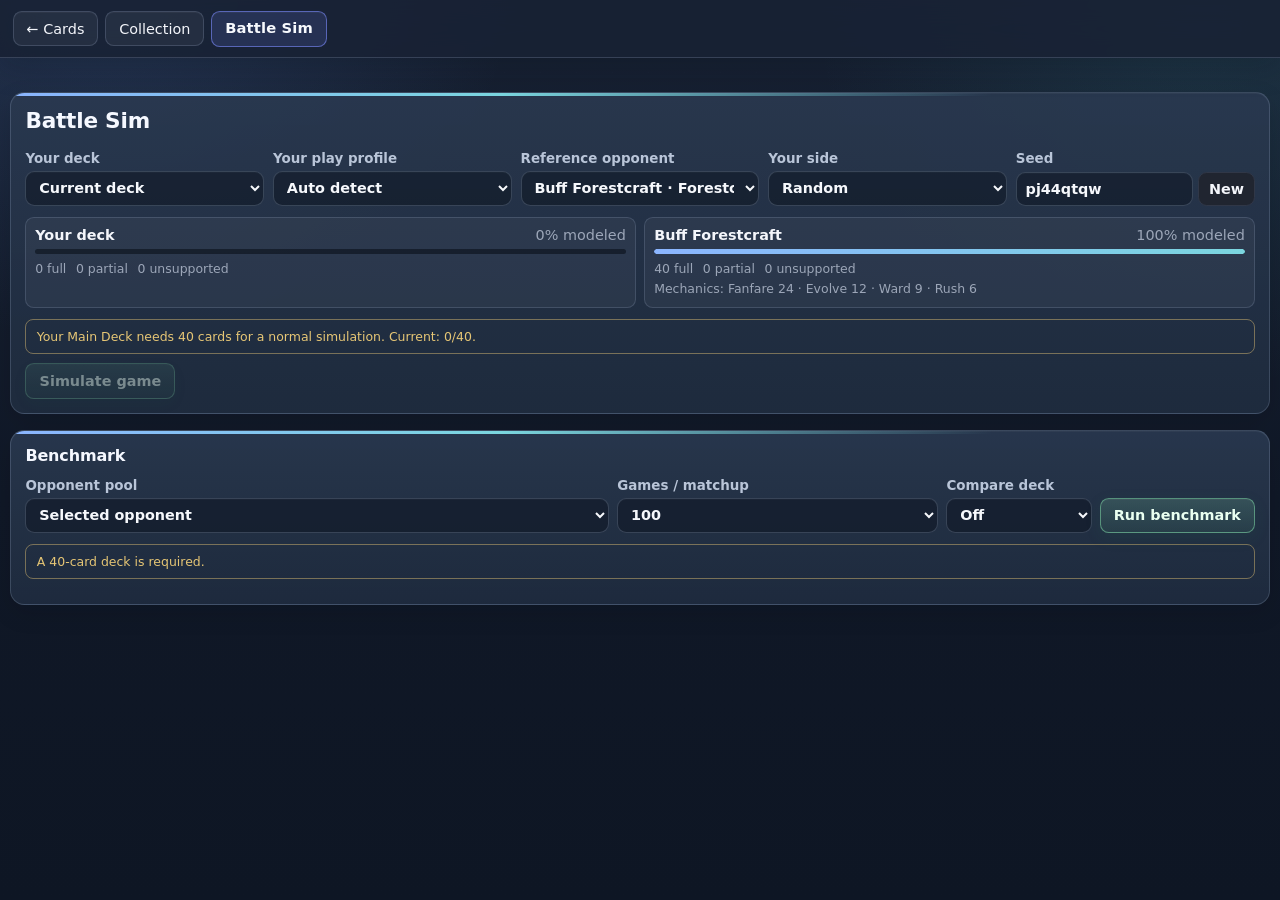
==== battle.html @ 8d3387c3 "Refresh Battle Sim cache keys for 01.05.003" ====
<!doctype html>
<html lang="en">
<head>
  <meta charset="utf-8">
  <meta name="viewport" content="width=device-width, initial-scale=1">
  <title>Battle Sim · Beyond Decks</title>
  <link rel="stylesheet" href="./css/base.css?v=01.05.003">
  <link rel="stylesheet" href="./css/tools.css?v=01.05.003">
  <link rel="stylesheet" href="./css/tool-header.css?v=01.05.003">
  <link rel="stylesheet" href="./css/battle.css">
  <link rel="stylesheet" href="./css/battle-benchmark.css">
  <link rel="stylesheet" href="./css/modern-tools.css?v=01.05.003">
  <link rel="stylesheet" href="./css/readability-fixes.css?v=01.05.003">
</head>
<body class="tools-body battle-body">
  <header class="tools-header battle-header">
    <a class="button" href="./index.html">← Cards</a>
    <a class="button" href="./collection.html">Collection</a>
    <a class="button" href="./engines.html">Engines</a>
    <a class="button" href="./lab.html">Deck Lab</a>
    <span class="tools-title">Battle Sim</span>
  </header>

  <main class="tools-page battle-page">
    <section class="tools-panel battle-setup">
      <div class="battle-title-row"><div><h1>Battle Sim</h1></div></div>

      <div class="battle-setup-grid">
        <label><span>Your deck</span><select id="battle-your-deck"></select></label>
        <label>
          <span>Your play profile</span>
          <select id="battle-player-strategy">
            <option value="auto">Auto detect</option>
            <option value="aggro">Aggro</option>
            <option value="midrange">Midrange</option>
            <option value="control">Control</option>
            <option value="ramp">Ramp</option>
            <option value="spell-combo">Spell / Combo</option>
            <option value="buff-tempo">Buff / Tempo</option>
            <option value="puppetry-tempo">Puppetry / Tempo</option>
            <option value="ward-control">Ward / Control</option>
          </select>
        </label>
        <label><span>Reference opponent</span><select id="battle-opponent"></select></label>
        <label>
          <span>Your side</span>
          <select id="battle-side">
            <option value="random">Random</option>
            <option value="first">First</option>
            <option value="second">Second</option>
          </select>
        </label>
        <label class="battle-seed-field">
          <span>Seed</span>
          <div><input id="battle-seed" type="text" spellcheck="false"><button id="battle-new-seed" class="button" type="button">New</button></div>
        </label>
      </div>

      <div id="battle-opponent-meta" class="battle-opponent-meta"></div>
      <div id="battle-coverage" class="battle-coverage"></div>
      <div id="battle-status" class="battle-status" data-type="info"></div>
      <div class="tools-actions"><button id="battle-start" class="button battle-start" type="button">Simulate game</button></div>
    </section>

    <section class="tools-panel battle-benchmark">
      <div class="benchmark-head"><div><h2>Benchmark</h2></div></div>
      <div class="benchmark-controls">
        <label>
          <span>Opponent pool</span>
          <select id="benchmark-scope">
            <option value="selected">Selected opponent</option>
            <option value="all">All 7 reference decks</option>
          </select>
        </label>
        <label>
          <span>Games / matchup</span>
          <select id="benchmark-games">
            <option value="25">25 · quick</option>
            <option value="50">50</option>
            <option value="100" selected>100</option>
          </select>
        </label>
        <label>
          <span>Compare deck</span>
          <select id="benchmark-compare"><option value="">Off</option></select>
        </label>
        <button id="benchmark-run" class="button" type="button">Run benchmark</button>
        <button id="benchmark-cancel" class="button" type="button" hidden>Cancel</button>
      </div>

      <div id="benchmark-status" class="battle-status" data-type="info"></div>
      <div class="benchmark-progress-row">
        <progress id="benchmark-progress" value="0" max="100" hidden></progress>
        <span id="benchmark-progress-label"></span>
      </div>
      <div id="benchmark-results"></div>
    </section>

    <section id="battle-replay" class="tools-panel battle-replay" hidden>
      <div class="battle-replay-head">
        <div><h2>Replay</h2></div>
        <div class="battle-replay-controls">
          <button id="battle-prev" class="button" type="button">◀ Prev</button>
          <button id="battle-auto" class="button" type="button">Auto</button>
          <button id="battle-next" class="button" type="button">Next ▶</button>
          <strong id="battle-frame-label"></strong>
        </div>
      </div>
      <div id="battle-summary" class="battle-summary"></div>
      <div id="battle-timeline" class="battle-timeline" aria-label="Replay timeline"></div>
      <div id="battle-action" class="battle-action"></div>
      <div class="battle-table">
        <section id="battle-opponent-area" class="battle-side-area opponent"></section>
        <div class="battle-center-line"><span>VS</span></div>
        <section id="battle-player-area" class="battle-side-area player"></section>
      </div>
    </section>
  </main>

  <script type="module" src="./js/version-guard.js?v=01.05.003"></script>
  <script type="module" src="./js/battle.js?v=01.05.003"></script>
  <script type="module" src="./js/battle-decision-summary.js?v=01.05.003"></script>
  <script type="module" src="./js/battle-benchmark-fast.js?v=01.05.003"></script>
</body>
</html>
---- css/base.css ----
:root {
  color-scheme: dark;
  --bg: #101218;
  --panel: #171a22;
  --panel-2: #202530;
  --text: #f4f6fb;
  --muted: #9ca6b8;
  --border: #303747;
  --accent: #7c8cff;
  --danger: #d65858;
}

* { box-sizing: border-box; }

html,
body {
  height: 100%;
}

body {
  margin: 0;
  display: flex;
  flex-direction: column;
  overflow: hidden;
  background: var(--bg);
  color: var(--text);
  font-family: Inter, ui-sans-serif, system-ui, -apple-system, BlinkMacSystemFont, "Segoe UI", sans-serif;
}

button, input, select { font: inherit; }
button { cursor: pointer; }
h1, h2, h3, p { margin-top: 0; }

.app-header {
  flex: 0 0 auto;
  border-bottom: 1px solid var(--border);
  background: var(--panel);
}

.header-toolbar {
  display: flex;
  align-items: center;
  gap: .8rem;
  min-height: 48px;
  padding: .45rem .75rem;
  overflow-x: hidden;
  background: #141820;
}

.header-toolbar .header-actions {
  margin-left: auto;
  flex-wrap: nowrap;
  flex: 0 0 auto;
}

.header-toolbar .header-actions .button {
  padding: .45rem .7rem;
  white-space: nowrap;
}

.header-control {
  display: flex;
  align-items: center;
  gap: .45rem;
  flex: 0 0 auto;
}

.header-control-label {
  color: var(--muted);
  font-size: .74rem;
  font-weight: 700;
  text-transform: uppercase;
  letter-spacing: .04em;
}

.button {
  border: 1px solid var(--border);
  border-radius: .55rem;
  padding: .55rem .8rem;
  background: var(--panel-2);
  color: var(--text);
  text-decoration: none;
}
.button:hover { border-color: var(--accent); }
.button-danger { border-color: #6f3434; }
.button-danger:hover { border-color: var(--danger); }

.input {
  width: 100%;
  border: 1px solid var(--border);
  border-radius: .55rem;
  padding: .65rem .75rem;
  background: var(--panel-2);
  color: var(--text);
}

.muted { color: var(--muted); }

/* Keep unfinished tools available by direct URL without advertising them in the app. */
a[href$="/engines.html"],
a[href$="/lab.html"],
a[href="./engines.html"],
a[href="./lab.html"] {
  display: none !important;
}

/* Remove helper copy when the control or section title already explains itself. */
.io-scope-dropdown [role="menuitem"] span,
#io-dialog > p.muted,
#backup-dialog > p.muted,
.collection-help,
.tools-panel > p.tools-muted,
.engines-title-row p.muted,
.engine-section-heading p.muted {
  display: none !important;
}
---- css/tools.css ----
@import url("./mobile.css");

body.tools-body {
  min-height: 100vh;
  overflow: auto;
  background: var(--bg);
}

.tools-header {
  position: sticky;
  top: 0;
  z-index: 30;
  display: flex;
  align-items: center;
  gap: .55rem;
  padding: .6rem .8rem;
  border-bottom: 1px solid var(--border);
  background: rgba(20,24,32,.98);
}

.tools-header .tools-title {
  margin-right: auto;
  font-weight: 800;
}

.tools-page {
  width: min(1500px, calc(100% - 2rem));
  margin: 0 auto;
  padding: 1rem 0 3rem;
}

.tools-toolbar,
.tools-panel,
.tools-card,
.tools-stat,
.tools-set-card {
  border: 1px solid var(--border);
  background: var(--panel);
}

.tools-toolbar {
  display: flex;
  flex-wrap: wrap;
  align-items: center;
  gap: .55rem;
  margin-bottom: 1rem;
  border-radius: .7rem;
  padding: .65rem;
}

.tools-toolbar .input,
.tools-toolbar select,
.tools-panel select,
.tools-panel input,
.tools-panel textarea {
  border: 1px solid var(--border);
  border-radius: .45rem;
  background: var(--panel-2);
  color: var(--text);
}

.tools-toolbar .input { min-width: 240px; }
.tools-toolbar select,
.tools-panel select { padding: .45rem .5rem; }

.tools-grid {
  display: grid;
  grid-template-columns: repeat(auto-fit, minmax(300px, 1fr));
  gap: .7rem;
}

.tools-stats {
  display: grid;
  grid-template-columns: repeat(auto-fit, minmax(150px, 1fr));
  gap: .55rem;
  margin-bottom: 1rem;
}

.tools-stat {
  border-radius: .6rem;
  padding: .7rem;
}

.tools-stat strong {
  display: block;
  font-size: 1.15rem;
}

.tools-stat span,
.tools-muted {
  color: var(--muted);
  font-size: .72rem;
}

.tools-panel {
  margin-top: 1rem;
  border-radius: .7rem;
  padding: .8rem;
}

.tools-panel h2,
.tools-panel h3 { margin-bottom: .65rem; }

.collection-set-grid {
  display: grid;
  grid-template-columns: repeat(auto-fit, minmax(220px, 1fr));
  gap: .55rem;
}

.tools-set-card {
  border-radius: .55rem;
  padding: .6rem;
}

.tools-progress {
  height: 6px;
  margin-top: .45rem;
  overflow: hidden;
  border-radius: 999px;
  background: #0c0f14;
}

.tools-progress > span {
  display: block;
  height: 100%;
  border-radius: inherit;
  background: var(--accent);
}

.collection-card-grid {
  display: grid;
  grid-template-columns: repeat(auto-fill, minmax(265px, 1fr));
  gap: .55rem;
}

.collection-card-row {
  display: grid;
  grid-template-columns: 52px minmax(0,1fr) auto;
  gap: .55rem;
  align-items: center;
  border: 1px solid var(--border);
  border-radius: .55rem;
  padding: .4rem;
  background: var(--panel-2);
}

.collection-card-row img {
  width: 52px;
  height: 72px;
  object-fit: cover;
  object-position: top center;
  border-radius: .3rem;
}

.collection-card-row strong,
.planner-card strong { display: block; }
.collection-card-row small { color: var(--muted); }

.owned-stepper {
  display: grid;
  grid-template-columns: 28px 34px 28px;
  gap: .2rem;
  align-items: center;
}

.owned-stepper button {
  height: 28px;
  border: 1px solid var(--border);
  border-radius: .35rem;
  background: var(--panel);
  color: var(--text);
}

.owned-stepper strong { text-align: center; }

.planner-decks {
  display: flex;
  flex-wrap: wrap;
  gap: .4rem;
}

.planner-decks label {
  display: inline-flex;
  align-items: center;
  gap: .3rem;
  border: 1px solid var(--border);
  border-radius: .45rem;
  padding: .4rem .5rem;
  background: var(--panel-2);
}

.planner-card,
.legality-line,
.lab-result-row {
  border-bottom: 1px solid var(--border);
  padding: .45rem 0;
}

.planner-card:last-child,
.legality-line:last-child,
.lab-result-row:last-child { border-bottom: 0; }

.tools-actions {
  display: flex;
  flex-wrap: wrap;
  gap: .4rem;
  margin-top: .6rem;
}

.tools-panel textarea {
  width: 100%;
  min-height: 180px;
  padding: .55rem;
  resize: vertical;
}

.lab-two-col {
  display: grid;
  grid-template-columns: repeat(2, minmax(0, 1fr));
  gap: .8rem;
}

.lab-card-select {
  width: 100%;
  min-height: 170px;
}

.lab-compare-grid {
  display: grid;
  grid-template-columns: repeat(auto-fit, minmax(200px,1fr));
  gap: .5rem;
}

.lab-compare-card {
  border: 1px solid var(--border);
  border-radius: .55rem;
  padding: .55rem;
  background: var(--panel-2);
}

.lab-compare-card img {
  width: 100px;
  height: auto;
  border-radius: .35rem;
  float: left;
  margin: 0 .55rem .35rem 0;
}

.lab-good { color: #83d89b; }
.lab-bad { color: #f18d8d; }
.lab-warn { color: #e6c675; }

.format-control {
  display: inline-flex;
  align-items: center;
  gap: .3rem;
  color: var(--muted);
  font-size: .68rem;
  white-space: nowrap;
}
.format-control select {
  border: 1px solid var(--border);
  border-radius: .4rem;
  padding: .35rem .45rem;
  background: var(--panel-2);
  color: var(--text);
}

.advanced-stat small {
  display: block;
  margin-top: .15rem;
  color: var(--muted);
  font-size: .58rem;
}
.advanced-legality-title { margin-top: .85rem; }
.legality-box {
  border: 1px solid var(--border);
  border-radius: .5rem;
  padding: .55rem;
  font-size: .72rem;
}
.legality-box.legal { border-color: rgba(80,190,120,.55); }
.legality-box.illegal { border-color: rgba(220,90,90,.55); }
.legality-note { margin-top: .35rem; color: var(--muted); }

@media (max-width: 760px) {
  .tools-page { width: min(100% - 1rem, 1500px); }
  .tools-header { flex-wrap: wrap; }
  .lab-two-col { grid-template-columns: 1fr; }
}
---- css/tool-header.css ----
.tools-header {
  gap: .5rem;
}

.tools-header .button,
.tools-header .tools-page-link {
  display: inline-flex;
  align-items: center;
  justify-content: center;
  min-height: 36px;
  text-decoration: none !important;
  white-space: nowrap;
}

.tools-header .tools-title {
  display: inline-flex;
  align-items: center;
  justify-content: center;
  min-height: 36px;
  margin-right: auto;
  border: 1px solid rgba(124, 140, 255, .58);
  border-radius: .55rem;
  padding: .55rem .8rem;
  background: rgba(124, 140, 255, .15);
  color: var(--text);
  font-weight: 800;
  line-height: 1;
  text-decoration: none !important;
  white-space: nowrap;
  box-shadow: inset 0 1px 0 rgba(255,255,255,.04);
}

.tools-header .tools-page-link.active {
  text-decoration: none !important;
}

@media (max-width: 760px) {
  .tools-header .tools-title {
    min-height: 34px;
    padding: .48rem .68rem;
  }
}
---- css/battle.css ----
.battle-page {
  width: min(1600px, calc(100% - 1.25rem));
}

.battle-header .battle-experimental {
  display: none;
  flex: 0 0 auto;
  border: 1px solid rgba(230, 198, 117, .5);
  border-radius: 999px;
  padding: .2rem .45rem;
  color: #e6c675;
  font-size: .66rem;
  font-weight: 800;
  text-transform: uppercase;
  letter-spacing: .04em;
}

.battle-title-row,
.battle-replay-head,
.battle-leader-row,
.battle-zone-label,
.battle-coverage-head {
  display: flex;
  align-items: center;
  justify-content: space-between;
  gap: .7rem;
}

.battle-title-row h1 {
  margin-bottom: .25rem;
  font-size: 1.45rem;
}

.battle-title-row p,
.battle-local-badge,
.battle-opponent-meta,
.battle-replay-head p,
.battle-disclaimer {
  display: none;
}

.battle-local-badge {
  flex: 0 0 auto;
  border: 1px solid rgba(96, 200, 132, .45);
  border-radius: 999px;
  padding: .28rem .5rem;
  color: #8ee3aa;
  font-size: .67rem;
  font-weight: 700;
}

.battle-setup-grid {
  display: grid;
  grid-template-columns: repeat(5, minmax(0, 1fr));
  gap: .55rem;
  margin-top: .9rem;
}

.battle-setup-grid label {
  display: grid;
  gap: .28rem;
  color: var(--muted);
  font-size: .7rem;
  font-weight: 700;
}

.battle-setup-grid select,
.battle-setup-grid input {
  width: 100%;
  min-width: 0;
  border: 1px solid var(--border);
  border-radius: .45rem;
  padding: .48rem .55rem;
  background: var(--panel-2);
  color: var(--text);
}

.battle-seed-field > div {
  display: grid;
  grid-template-columns: minmax(0, 1fr) auto;
  gap: .35rem;
}

.battle-seed-field .button { padding: .42rem .6rem; }

.battle-opponent-meta {
  flex-wrap: wrap;
  gap: .35rem .7rem;
  margin-top: .75rem;
  color: var(--muted);
  font-size: .7rem;
}

.battle-opponent-meta strong { color: var(--text); }

.battle-coverage {
  display: grid;
  grid-template-columns: repeat(2, minmax(0, 1fr));
  gap: .55rem;
  margin-top: .7rem;
}

.battle-coverage-card {
  border: 1px solid var(--border);
  border-radius: .55rem;
  padding: .55rem;
  background: var(--panel-2);
}

.battle-coverage-head { font-size: .73rem; }
.battle-coverage-head span { color: var(--muted); }

.battle-coverage-bar {
  height: 5px;
  margin: .4rem 0;
  overflow: hidden;
  border-radius: 999px;
  background: #0c0f14;
}

.battle-coverage-bar span {
  display: block;
  height: 100%;
  border-radius: inherit;
  background: var(--accent);
}

.battle-coverage-counts {
  display: flex;
  flex-wrap: wrap;
  gap: .3rem .6rem;
  color: var(--muted);
  font-size: .64rem;
}

.battle-coverage-card small {
  display: block;
  margin-top: .35rem;
  color: var(--muted);
  font-size: .62rem;
  line-height: 1.35;
}

.warn { color: #e6c675 !important; }

.battle-status {
  margin-top: .7rem;
  border: 1px solid var(--border);
  border-radius: .5rem;
  padding: .55rem .65rem;
  color: var(--muted);
  font-size: .72rem;
}

.battle-status[data-type="info"] {
  display: none;
}

.battle-status[data-type="warn"] {
  border-color: rgba(230, 198, 117, .45);
  color: #e6c675;
}

.battle-status[data-type="error"] {
  border-color: rgba(241, 141, 141, .55);
  color: #f18d8d;
}

.battle-start {
  min-width: 150px;
  border-color: rgba(124, 140, 255, .7);
  background: rgba(124, 140, 255, .15);
  font-weight: 800;
}

.battle-start:disabled {
  opacity: .45;
  cursor: not-allowed;
}

.battle-replay { padding: .7rem; }
.battle-replay-head h2 { margin-bottom: .15rem; }
.battle-replay-head p { margin-bottom: 0; }

.battle-replay-controls {
  display: flex;
  flex-wrap: wrap;
  align-items: center;
  justify-content: flex-end;
  gap: .35rem;
}

.battle-replay-controls strong {
  min-width: 68px;
  color: var(--muted);
  font-size: .72rem;
  text-align: right;
}

.battle-summary {
  display: grid;
  grid-template-columns: repeat(6, minmax(0, 1fr));
  gap: .4rem;
  margin-top: .65rem;
}

.battle-stat {
  border: 1px solid var(--border);
  border-radius: .5rem;
  padding: .48rem .55rem;
  background: var(--panel-2);
}

.battle-stat strong,
.battle-stat span { display: block; }

.battle-stat strong {
  overflow: hidden;
  text-overflow: ellipsis;
  white-space: nowrap;
  font-size: .85rem;
}

.battle-stat span {
  margin-top: .12rem;
  color: var(--muted);
  font-size: .58rem;
}

.battle-timeline {
  display: flex;
  gap: .3rem;
  margin-top: .65rem;
  overflow-x: auto;
  padding: .25rem 0 .45rem;
  scrollbar-width: thin;
}

.battle-timeline button {
  flex: 0 0 auto;
  border: 1px solid var(--border);
  border-radius: 999px;
  padding: .28rem .48rem;
  background: var(--panel-2);
  color: var(--muted);
  font-size: .62rem;
}

.battle-timeline button.active {
  border-color: var(--accent);
  background: rgba(124, 140, 255, .16);
  color: var(--text);
}

.battle-action {
  min-height: 42px;
  display: flex;
  align-items: center;
  border: 1px solid rgba(124, 140, 255, .38);
  border-radius: .55rem;
  padding: .55rem .7rem;
  background: rgba(124, 140, 255, .08);
  font-size: .78rem;
  font-weight: 700;
}

.battle-table {
  margin-top: .55rem;
  border: 1px solid var(--border);
  border-radius: .7rem;
  overflow: hidden;
  background: #11151c;
}

.battle-side-area {
  padding: .6rem;
  background: linear-gradient(180deg, rgba(255,255,255,.02), transparent);
}

.battle-side-area.opponent { border-bottom: 1px solid var(--border); }

.battle-center-line {
  position: relative;
  height: 1px;
  background: var(--border);
}

.battle-center-line span {
  position: absolute;
  left: 50%;
  top: 50%;
  transform: translate(-50%, -50%);
  border: 1px solid var(--border);
  border-radius: 999px;
  padding: .12rem .36rem;
  background: #11151c;
  color: var(--muted);
  font-size: .58rem;
  font-weight: 800;
}

.battle-leader-row { padding-bottom: .45rem; }

.battle-leader-row > div:first-child strong,
.battle-leader-row > div:first-child span { display: block; }

.battle-leader-row > div:first-child span {
  margin-top: .08rem;
  color: var(--muted);
  font-size: .62rem;
}

.battle-leader-row.active > div:first-child strong { color: #aab3ff; }

.battle-leader-stats {
  display: flex;
  flex-wrap: wrap;
  justify-content: flex-end;
  gap: .3rem;
}

.battle-leader-stats span {
  border: 1px solid var(--border);
  border-radius: 999px;
  padding: .18rem .38rem;
  background: var(--panel-2);
  color: #d9deea;
  font-size: .62rem;
}

.battle-leader-stats .battle-hp {
  border-color: rgba(241, 141, 141, .4);
  color: #f4aaaa;
}

.battle-zone-label {
  margin: .25rem 0 .3rem;
  color: var(--muted);
  font-size: .59rem;
  text-transform: uppercase;
  letter-spacing: .035em;
}

.battle-hand,
.battle-board {
  display: flex;
  align-items: stretch;
  gap: .35rem;
  min-height: 92px;
  overflow-x: auto;
  padding: .15rem 0 .35rem;
  scrollbar-width: thin;
}

.battle-board {
  min-height: 126px;
  justify-content: center;
}

.battle-card {
  position: relative;
  flex: 0 0 72px;
  width: 72px;
  min-width: 0;
  border: 1px solid var(--border);
  border-radius: .45rem;
  padding: .25rem;
  background: var(--panel-2);
}

.battle-card img {
  display: block;
  width: 100%;
  height: 82px;
  object-fit: cover;
  object-position: top center;
  border-radius: .3rem;
}

.battle-card strong {
  display: block;
  margin-top: .22rem;
  overflow: hidden;
  color: var(--text);
  font-size: .55rem;
  line-height: 1.2;
  text-overflow: ellipsis;
  white-space: nowrap;
}

.battle-card small {
  display: block;
  margin-top: .1rem;
  color: var(--muted);
  font-size: .5rem;
}

.battle-board-card {
  flex-basis: 86px;
  width: 86px;
}

.battle-board-card img { height: 98px; }
.battle-board-card.spent { opacity: .68; }

.battle-card-cost,
.battle-card-combat {
  position: absolute;
  z-index: 2;
  display: grid;
  place-items: center;
  min-width: 20px;
  height: 20px;
  border: 1px solid rgba(255,255,255,.55);
  border-radius: 999px;
  padding: 0 4px;
  background: rgba(8,10,14,.9);
  color: #fff;
  font-size: .58rem;
  font-weight: 800;
}

.battle-card-cost { top: 3px; left: 3px; }
.battle-card-combat { right: 3px; bottom: 22px; }

.battle-empty {
  align-self: center;
  color: var(--muted);
  font-size: .65rem;
}

.battle-disclaimer {
  margin-top: .65rem;
  border-top: 1px solid var(--border);
  padding-top: .55rem;
  color: var(--muted);
  font-size: .62rem;
  line-height: 1.45;
}

@media (max-width: 1050px) {
  .battle-setup-grid { grid-template-columns: repeat(3, minmax(0, 1fr)); }
  .battle-summary { grid-template-columns: repeat(3, minmax(0, 1fr)); }
}

@media (max-width: 760px) {
  .battle-page {
    width: calc(100% - .5rem);
    padding-top: .35rem;
  }

  .battle-header {
    flex-wrap: nowrap;
    overflow-x: auto;
    scrollbar-width: none;
  }

  .battle-header > * { flex: 0 0 auto; }

  .battle-title-row,
  .battle-replay-head {
    align-items: stretch;
    flex-direction: column;
  }

  .battle-local-badge { align-self: flex-start; }

  .battle-setup-grid,
  .battle-coverage,
  .battle-summary { grid-template-columns: 1fr; }

  .battle-replay-controls { justify-content: flex-start; }
  .battle-replay-controls .button { flex: 1 1 0; }

  .battle-replay-controls strong {
    width: 100%;
    text-align: left;
  }

  .battle-leader-row {
    align-items: flex-start;
    flex-direction: column;
  }

  .battle-leader-stats { justify-content: flex-start; }
  .battle-hand,
  .battle-board { justify-content: flex-start; }

  .battle-card {
    flex-basis: 82px;
    width: 82px;
  }

  .battle-card img { height: 96px; }

  .battle-board-card {
    flex-basis: 92px;
    width: 92px;
  }

  .battle-board-card img { height: 106px; }
}
---- css/battle-benchmark.css ----
.battle-benchmark {
  padding: .7rem;
}

.benchmark-head {
  display: flex;
  align-items: flex-start;
  justify-content: space-between;
  gap: .75rem;
}

.benchmark-head h2 {
  margin-bottom: .15rem;
}

.benchmark-head p,
.benchmark-note {
  display: none;
}

.benchmark-controls {
  display: grid;
  grid-template-columns: minmax(180px, 1fr) minmax(130px, .55fr) auto auto;
  gap: .5rem;
  margin-top: .7rem;
  align-items: end;
}

.benchmark-controls label {
  display: grid;
  gap: .28rem;
  color: var(--muted);
  font-size: .7rem;
  font-weight: 700;
}

.benchmark-controls select {
  width: 100%;
  border: 1px solid var(--border);
  border-radius: .45rem;
  padding: .48rem .55rem;
  background: var(--panel-2);
  color: var(--text);
}

#benchmark-run {
  border-color: rgba(96, 200, 132, .55);
  background: rgba(96, 200, 132, .11);
  font-weight: 800;
}

#benchmark-cancel {
  border-color: rgba(241, 141, 141, .45);
}

.benchmark-progress-row {
  display: grid;
  grid-template-columns: minmax(0, 1fr) auto;
  align-items: center;
  gap: .6rem;
  margin-top: .65rem;
}

#benchmark-progress {
  width: 100%;
  height: 9px;
  accent-color: var(--accent);
}

#benchmark-progress-label {
  min-width: 120px;
  color: var(--muted);
  font-size: .64rem;
  text-align: right;
}

.benchmark-overall {
  display: grid;
  grid-template-columns: repeat(4, minmax(0, 1fr));
  gap: .45rem;
  margin-top: .7rem;
}

.benchmark-table-wrap {
  margin-top: .65rem;
  overflow-x: auto;
  border: 1px solid var(--border);
  border-radius: .55rem;
}

.benchmark-table {
  width: 100%;
  min-width: 920px;
  border-collapse: collapse;
  font-size: .7rem;
}

.benchmark-table th,
.benchmark-table td {
  padding: .48rem .52rem;
  border-bottom: 1px solid var(--border);
  text-align: right;
  white-space: nowrap;
}

.benchmark-table th {
  color: var(--muted);
  background: rgba(255,255,255,.025);
  font-size: .61rem;
  text-transform: uppercase;
  letter-spacing: .035em;
}

.benchmark-table th:first-child,
.benchmark-table td:first-child {
  text-align: left;
}

.benchmark-table tbody tr:last-child td {
  border-bottom: 0;
}

.benchmark-table td strong,
.benchmark-table td small {
  display: block;
}

.benchmark-table td small {
  margin-top: .08rem;
  color: var(--muted);
  font-size: .58rem;
}

.benchmark-win {
  color: #8ee3aa;
  font-weight: 800;
}

.benchmark-coverage {
  display: inline-block;
  border: 1px solid var(--border);
  border-radius: 999px;
  padding: .16rem .34rem;
  font-size: .58rem;
  font-weight: 800;
}

.benchmark-coverage.good {
  color: #8ee3aa;
  border-color: rgba(96, 200, 132, .4);
}

.benchmark-coverage.partial {
  color: #e6c675;
  border-color: rgba(230, 198, 117, .4);
}

.benchmark-coverage.low {
  color: #f18d8d;
  border-color: rgba(241, 141, 141, .45);
}

@media (max-width: 760px) {
  .benchmark-head {
    flex-direction: column;
  }

  .benchmark-controls {
    grid-template-columns: 1fr 1fr;
  }

  .benchmark-controls .button {
    width: 100%;
  }

  .benchmark-overall {
    grid-template-columns: repeat(2, minmax(0, 1fr));
  }

  .benchmark-progress-row {
    grid-template-columns: 1fr;
  }

  #benchmark-progress-label {
    text-align: left;
  }
}
---- css/modern-tools.css ----
:root {
  --tools-bg: #182234;
  --tools-bg-deep: #101827;
  --tools-surface: #222f43;
  --tools-surface-2: #2a3950;
  --tools-surface-3: #33445e;
  --tools-line: rgba(177, 194, 224, .2);
  --tools-highlight: rgba(139, 181, 255, .18);
  --tools-accent: #8bb5ff;
  --tools-accent-strong: #c0d6ff;
  --tools-cyan: #7bd6df;
  --tools-green: #7fd5a4;
  --tools-gold: #e8c77b;
}

body.tools-body,
body.engines-body {
  background:
    radial-gradient(circle at 8% -10%, rgba(101, 151, 239, .2), transparent 28%),
    radial-gradient(circle at 94% 0%, rgba(80, 198, 205, .12), transparent 26%),
    linear-gradient(180deg, var(--tools-bg), var(--tools-bg-deep) 55%, #0e1624 100%);
  color: var(--text);
}

body.tools-body::before,
body.engines-body::before {
  content: "";
  position: fixed;
  inset: 0;
  z-index: -1;
  pointer-events: none;
  background-image:
    linear-gradient(rgba(255,255,255,.012) 1px, transparent 1px),
    linear-gradient(90deg, rgba(255,255,255,.012) 1px, transparent 1px);
  background-size: 36px 36px;
  mask-image: linear-gradient(to bottom, rgba(0,0,0,.5), transparent 55%);
}

.tools-header,
.engines-header {
  min-height: 58px;
  gap: .45rem;
  padding: .52rem .8rem;
  border-bottom: 1px solid rgba(177, 194, 224, .2);
  background: rgba(24, 34, 52, .88);
  backdrop-filter: blur(18px) saturate(120%);
  box-shadow: 0 10px 30px rgba(5, 10, 18, .2);
}

.tools-header .tools-title {
  color: #f7f9fd;
  font-size: .92rem;
  letter-spacing: .01em;
}

.tools-header .button,
.engines-header .button {
  min-height: 34px;
  border-color: rgba(177, 194, 224, .2);
  background: rgba(255,255,255,.055);
  box-shadow: inset 0 1px 0 rgba(255,255,255,.035);
}

.tools-header .button:hover,
.engines-header .button:hover {
  border-color: rgba(139,181,255,.64);
  background: rgba(139,181,255,.14);
}

.tools-page,
.engines-page {
  padding-top: 1.15rem;
}

.tools-panel,
.tools-stat,
.tools-set-card,
.tools-toolbar,
.engine-toolbar,
.engine-card,
.lab-compare-card {
  border-color: var(--tools-line);
  background: linear-gradient(180deg, rgba(42,57,80,.9), rgba(31,44,63,.92));
  box-shadow:
    inset 0 1px 0 rgba(255,255,255,.035),
    0 8px 24px rgba(5, 10, 18, .12);
}

.tools-panel {
  border-radius: .9rem;
  padding: .9rem;
}

.tools-panel h1,
.tools-panel h2,
.tools-panel h3,
.engines-page h1,
.engines-page h2 {
  color: #f5f8ff;
  letter-spacing: -.01em;
}

.tools-panel h2,
.engine-section-heading h2 {
  font-size: 1rem;
}

.tools-stat,
.tools-set-card {
  border-radius: .72rem;
}

.tools-stat {
  position: relative;
  overflow: hidden;
}

.tools-stat::before {
  content: "";
  position: absolute;
  inset: 0 auto 0 0;
  width: 3px;
  background: linear-gradient(180deg, var(--tools-accent), var(--tools-cyan));
  opacity: .9;
}

.tools-stat strong {
  color: #fff;
  font-size: 1.2rem;
}

.tools-muted,
.tools-stat span {
  color: #aebbd0;
}

.tools-toolbar,
.engine-toolbar {
  border-radius: .82rem;
}

.tools-toolbar .input,
.tools-toolbar select,
.tools-panel select,
.tools-panel input,
.tools-panel textarea,
.engine-kind-tab,
.engine-sort-control select,
.engines-search,
#lab-format {
  border-color: rgba(177,194,224,.22);
  background: rgba(15,24,38,.58);
  color: #f6f8fc;
  box-shadow: inset 0 1px 0 rgba(255,255,255,.02);
}

.tools-toolbar .input:focus,
.tools-panel input:focus,
.tools-panel select:focus,
.engines-search:focus {
  outline: none;
  border-color: rgba(139,181,255,.7);
  box-shadow: 0 0 0 3px rgba(139,181,255,.1);
}

.tools-toolbar label,
.battle-setup-grid label,
.benchmark-controls label {
  color: #b9c5d8;
}

.tools-progress {
  background: rgba(7,12,20,.5);
}

.tools-progress > span {
  background: linear-gradient(90deg, var(--tools-accent), var(--tools-cyan));
}

/* Collection */
.collection-set-grid {
  gap: .7rem;
}

.tools-set-card {
  padding: .72rem;
  transition: transform .14s ease, border-color .14s ease, background .14s ease;
}

.tools-set-card:hover {
  transform: translateY(-1px);
  border-color: rgba(139,181,255,.5);
  background: linear-gradient(180deg, rgba(51,68,94,.94), rgba(38,53,75,.94));
}

.collection-card-grid {
  gap: .7rem;
}

.collection-card-row {
  border-color: rgba(177,194,224,.18);
  border-radius: .72rem;
  padding: .48rem;
  background: linear-gradient(180deg, rgba(48,65,90,.86), rgba(36,50,71,.9));
  box-shadow: inset 0 1px 0 rgba(255,255,255,.025);
  transition: transform .13s ease, border-color .13s ease, box-shadow .13s ease;
}

.collection-card-row:hover {
  transform: translateY(-1px);
  border-color: rgba(139,181,255,.5);
  box-shadow: 0 7px 18px rgba(5,10,18,.16), inset 0 1px 0 rgba(255,255,255,.035);
}

.collection-card-row img {
  border-radius: .42rem;
  box-shadow: 0 5px 14px rgba(3,7,14,.28);
}

.collection-card-row small {
  color: #aebbd0;
}

.owned-stepper {
  overflow: hidden;
  gap: 0;
  border: 1px solid rgba(177,194,224,.2);
  border-radius: 999px;
  padding: 2px;
  background: rgba(10,17,28,.42);
}

.owned-stepper button {
  border: 0;
  border-radius: 999px;
  background: transparent;
}

.owned-stepper button:hover {
  background: rgba(139,181,255,.18);
}

.planner-decks label {
  border-color: rgba(177,194,224,.18);
  border-radius: 999px;
  background: rgba(255,255,255,.045);
}

.planner-decks label:has(input:checked) {
  border-color: rgba(127,213,164,.55);
  background: rgba(127,213,164,.12);
}

/* Battle */
.battle-setup,
.battle-benchmark,
.battle-replay {
  position: relative;
  overflow: hidden;
}

.battle-setup::before,
.battle-benchmark::before {
  content: "";
  position: absolute;
  left: 0;
  top: 0;
  width: 100%;
  height: 3px;
  background: linear-gradient(90deg, var(--tools-accent), var(--tools-cyan), transparent 78%);
}

.battle-title-row h1 {
  font-size: 1.35rem;
}

.battle-setup-grid select,
.battle-setup-grid input,
.benchmark-controls select {
  border-color: rgba(177,194,224,.22);
  border-radius: .58rem;
  background: rgba(15,24,38,.6);
}

.battle-start,
#benchmark-run {
  border-color: rgba(127,213,164,.55);
  background: linear-gradient(180deg, rgba(127,213,164,.2), rgba(74,154,111,.14));
  color: #eafff1;
  box-shadow: 0 5px 16px rgba(37,113,72,.12), inset 0 1px 0 rgba(255,255,255,.035);
}

.battle-start:hover,
#benchmark-run:hover {
  border-color: rgba(127,213,164,.85);
  background: linear-gradient(180deg, rgba(127,213,164,.28), rgba(74,154,111,.2));
}

.battle-coverage-card,
.battle-stat {
  border-color: rgba(177,194,224,.18);
  background: rgba(255,255,255,.045);
}

.battle-coverage-bar {
  background: rgba(7,12,20,.55);
}

.battle-coverage-bar span {
  background: linear-gradient(90deg, var(--tools-accent), var(--tools-cyan));
}

.battle-action {
  border-color: rgba(139,181,255,.42);
  background: linear-gradient(90deg, rgba(139,181,255,.12), rgba(123,214,223,.06));
}

.battle-table {
  border-color: rgba(177,194,224,.2);
  background: rgba(16,25,39,.62);
  box-shadow: inset 0 1px 0 rgba(255,255,255,.025);
}

.battle-side-area {
  background: linear-gradient(180deg, rgba(55,73,99,.28), rgba(18,28,43,.18));
}

.battle-card {
  border-color: rgba(177,194,224,.2);
  background: linear-gradient(180deg, rgba(54,72,98,.86), rgba(35,49,70,.9));
  box-shadow: 0 6px 16px rgba(3,8,15,.18);
}

.battle-timeline button {
  border-color: rgba(177,194,224,.18);
  background: rgba(255,255,255,.04);
}

.battle-timeline button.active {
  border-color: rgba(139,181,255,.68);
  background: rgba(139,181,255,.18);
}

/* Benchmark */
.benchmark-table-wrap {
  border-color: rgba(177,194,224,.2);
  border-radius: .72rem;
  background: rgba(14,23,36,.45);
}

.benchmark-table th {
  color: #b9c5d8;
  background: rgba(139,181,255,.08);
}

.benchmark-table th,
.benchmark-table td {
  border-bottom-color: rgba(177,194,224,.14);
}

.benchmark-table tbody tr:hover td {
  background: rgba(139,181,255,.055);
}

.benchmark-win {
  color: #8fe4ad;
}

.benchmark-coverage {
  border-color: rgba(177,194,224,.22);
  background: rgba(255,255,255,.035);
}

#benchmark-progress {
  accent-color: var(--tools-accent);
}

/* Hidden development pages, kept visually coherent for direct access. */
.engines-page {
  color: var(--text);
}

.engine-toolbar {
  padding: .65rem;
}

.engine-kind-tab.active,
.engine-kind-tab:hover {
  border-color: rgba(139,181,255,.6);
  background: rgba(139,181,255,.14);
}

.engine-card {
  border-radius: .82rem;
  transition: transform .14s ease, border-color .14s ease, background .14s ease;
}

.engine-card:hover {
  transform: translateY(-2px);
  border-color: rgba(139,181,255,.55);
  background: linear-gradient(180deg, rgba(51,68,94,.96), rgba(39,54,76,.96));
}

.engine-card-thumbs {
  box-shadow: 0 5px 16px rgba(3,7,14,.24);
}

.lab-compare-card {
  border-radius: .75rem;
}

.assistant-dialog,
.io-scope-dropdown {
  border-color: rgba(177,194,224,.25);
  background: linear-gradient(180deg, #26364b, #1c293c);
  box-shadow: 0 26px 70px rgba(3,7,14,.55);
}

.assistant-dialog::backdrop {
  background: rgba(4,8,14,.66);
  backdrop-filter: blur(4px);
}

@media (max-width: 760px) {
  .tools-header,
  .engines-header {
    background: rgba(24,34,52,.96);
  }

  .tools-panel {
    border-radius: .72rem;
  }
}
---- css/readability-fixes.css ----
/* 01.03.002 readability and mobile layout fixes. */

/* Battle Sim: the previous compact scale was too small on normal desktop displays. */
.battle-body .tools-header,
.battle-body .button,
.battle-body select,
.battle-body input {
  font-size: .9rem;
}

.battle-body .battle-setup-grid label,
.battle-body .benchmark-controls label {
  font-size: .84rem;
}

.battle-body .battle-coverage-head {
  font-size: .9rem;
}

.battle-body .battle-coverage-counts,
.battle-body .battle-coverage-card small,
.battle-body .battle-status,
.battle-body #benchmark-progress-label {
  font-size: .78rem;
}

.battle-body .battle-replay-controls strong {
  font-size: .84rem;
}

.battle-body .battle-stat strong {
  font-size: 1rem;
}

.battle-body .battle-stat span {
  font-size: .72rem;
}

.battle-body .battle-timeline button,
.battle-body .battle-timeline-filters button {
  font-size: .76rem;
}

.battle-body .battle-action {
  min-height: 48px;
  font-size: .95rem;
  line-height: 1.45;
}

.battle-body .battle-leader-row > div:first-child strong {
  font-size: 1rem;
}

.battle-body .battle-leader-row > div:first-child span,
.battle-body .battle-leader-stats span,
.battle-body .battle-zone-label,
.battle-body .battle-empty {
  font-size: .76rem;
}

.battle-body .battle-card strong {
  font-size: .68rem;
  line-height: 1.3;
}

.battle-body .battle-card small {
  font-size: .62rem;
}

.battle-body .battle-card-cost,
.battle-body .battle-card-combat {
  font-size: .7rem;
}

.battle-body .benchmark-table {
  font-size: .84rem;
}

.battle-body .benchmark-table th {
  font-size: .72rem;
}

.battle-body .benchmark-table td small,
.battle-body .benchmark-coverage {
  font-size: .7rem;
}

/* Replay Inspector readability. */
.battle-body .battle-inspector-head strong {
  font-size: .92rem;
}

.battle-body .battle-inspector-head span,
.battle-body .battle-inspector-head button {
  font-size: .72rem;
}

.battle-body .battle-inspector-tabs button {
  font-size: .82rem;
}

.battle-body .battle-inspector-meta > span {
  font-size: .78rem;
}

.battle-body .battle-inspector-meta strong {
  font-size: .68rem;
}

.battle-body .battle-inspector-primary {
  font-size: .92rem;
}

.battle-body .battle-inspector-events {
  font-size: .82rem;
}

.battle-body .battle-inspector-note,
.battle-body .battle-inspector-empty {
  font-size: .8rem;
}

.battle-body .battle-inspector-change-card h3,
.battle-body .battle-inspector-state-card h3 {
  font-size: .88rem;
}

.battle-body .battle-inspector-change-card > div,
.battle-body .battle-inspector-zone {
  font-size: .78rem;
}

.battle-body .battle-inspector-subtitle {
  font-size: .72rem;
}

.battle-body .battle-inspector-resource-grid span {
  font-size: .66rem;
}

.battle-body .battle-inspector-resource-grid strong {
  font-size: .82rem;
}

@media (max-width: 760px) {
  /* Collection tabs belong in the document flow on phones. The previous sticky
     position floated over card rows once the top navigation was added. */
  .collection-body .collection-tabs {
    position: static;
    top: auto;
    z-index: auto;
    display: flex;
    flex-wrap: nowrap;
    gap: .35rem;
    margin: .55rem 0 .75rem;
    padding: .32rem;
    overflow-x: auto;
    border-radius: .65rem;
    scrollbar-width: none;
  }

  .collection-body .collection-tabs::-webkit-scrollbar {
    display: none;
  }

  .collection-body .collection-tab {
    flex: 0 0 auto;
    min-width: max-content;
    min-height: 40px;
    padding: .48rem .72rem;
  }

  .collection-body .collection-page {
    padding-bottom: calc(72px + env(safe-area-inset-bottom));
  }

  .battle-body .battle-page {
    width: calc(100% - .4rem);
  }

  .battle-body .battle-replay {
    padding: .55rem;
  }

  .battle-body .battle-action {
    font-size: 1rem;
  }

  .battle-body .battle-leader-stats span,
  .battle-body .battle-zone-label,
  .battle-body .battle-inspector-note,
  .battle-body .battle-inspector-empty {
    font-size: .82rem;
  }

  .battle-body .battle-card strong {
    font-size: .74rem;
  }

  .battle-body .battle-card small {
    font-size: .68rem;
  }

  .battle-body .battle-inspector-tabs button {
    font-size: .86rem;
  }

  .battle-body .battle-inspector-change-card > div,
  .battle-body .battle-inspector-zone,
  .battle-body .battle-inspector-events {
    font-size: .84rem;
  }
}
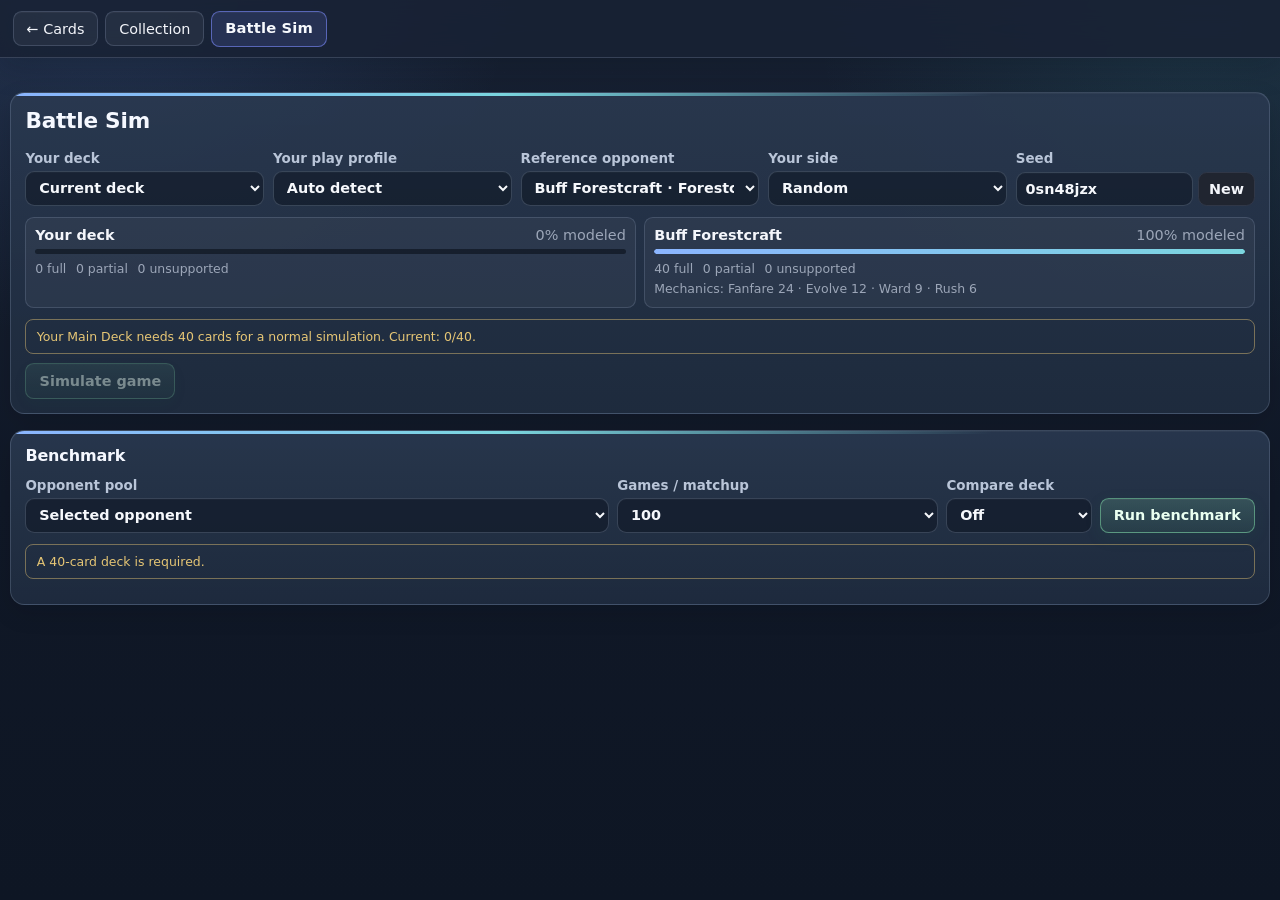
==== commit 724e1bd7: "Apply Battle AI stage 2 efficiency scoring" ====
--- a/battle.html
+++ b/battle.html
@@ -4,13 +4,13 @@
   <meta charset="utf-8">
   <meta name="viewport" content="width=device-width, initial-scale=1">
   <title>Battle Sim · Beyond Decks</title>
-  <link rel="stylesheet" href="./css/base.css?v=01.05.003">
-  <link rel="stylesheet" href="./css/tools.css?v=01.05.003">
-  <link rel="stylesheet" href="./css/tool-header.css?v=01.05.003">
+  <link rel="stylesheet" href="./css/base.css?v=01.05.004">
+  <link rel="stylesheet" href="./css/tools.css?v=01.05.004">
+  <link rel="stylesheet" href="./css/tool-header.css?v=01.05.004">
   <link rel="stylesheet" href="./css/battle.css">
   <link rel="stylesheet" href="./css/battle-benchmark.css">
-  <link rel="stylesheet" href="./css/modern-tools.css?v=01.05.003">
-  <link rel="stylesheet" href="./css/readability-fixes.css?v=01.05.003">
+  <link rel="stylesheet" href="./css/modern-tools.css?v=01.05.004">
+  <link rel="stylesheet" href="./css/readability-fixes.css?v=01.05.004">
 </head>
 <body class="tools-body battle-body">
   <header class="tools-header battle-header">
@@ -117,9 +117,9 @@
     </section>
   </main>
 
-  <script type="module" src="./js/version-guard.js?v=01.05.003"></script>
-  <script type="module" src="./js/battle.js?v=01.05.003"></script>
-  <script type="module" src="./js/battle-decision-summary.js?v=01.05.003"></script>
-  <script type="module" src="./js/battle-benchmark-fast.js?v=01.05.003"></script>
+  <script type="module" src="./js/version-guard.js?v=01.05.004"></script>
+  <script type="module" src="./js/battle.js?v=01.05.004"></script>
+  <script type="module" src="./js/battle-decision-summary.js?v=01.05.004"></script>
+  <script type="module" src="./js/battle-benchmark-fast.js?v=01.05.004"></script>
 </body>
 </html>
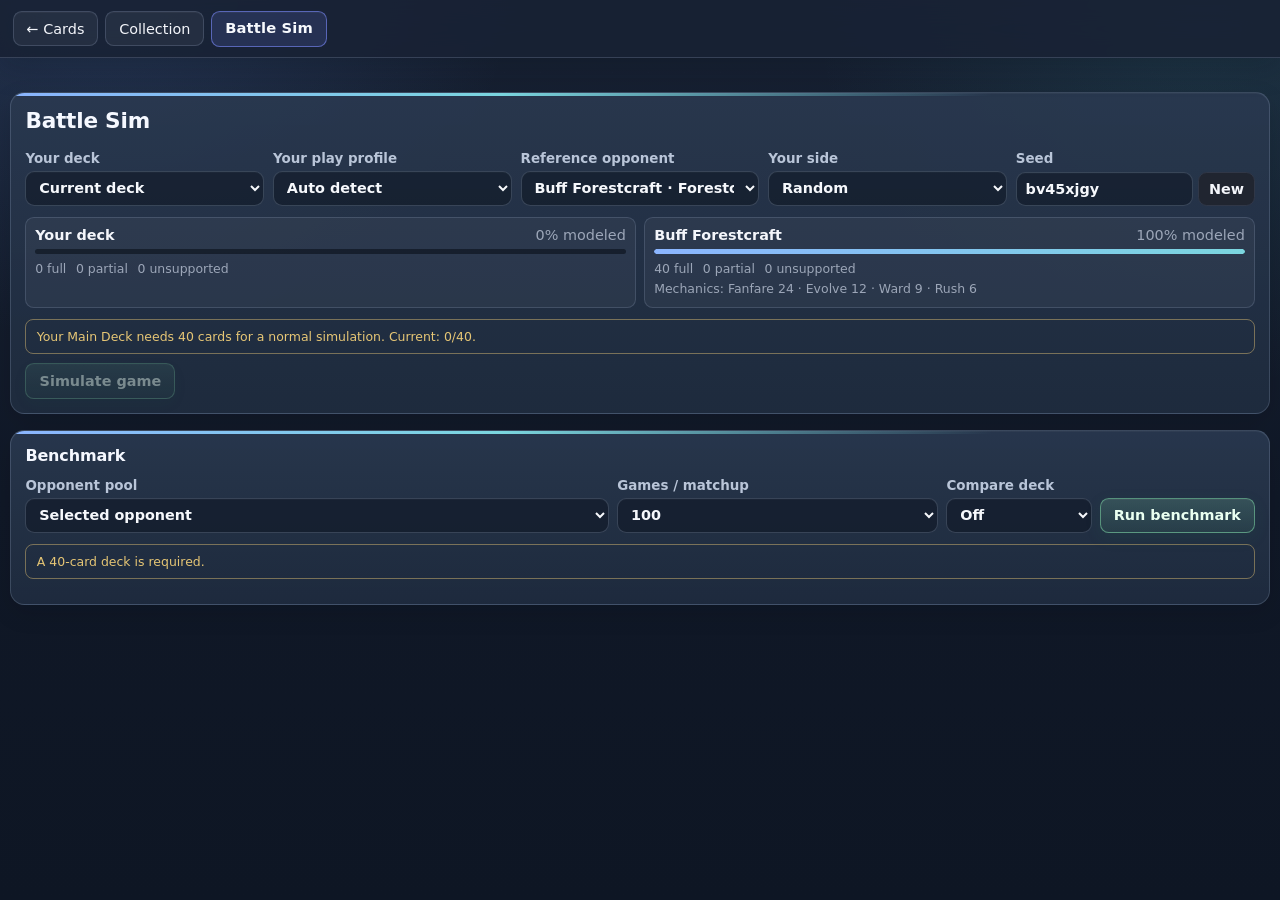
==== commit aad8041f: "Apply Battle AI stage 3 combat quality" ====
--- a/battle.html
+++ b/battle.html
@@ -4,13 +4,13 @@
   <meta charset="utf-8">
   <meta name="viewport" content="width=device-width, initial-scale=1">
   <title>Battle Sim · Beyond Decks</title>
-  <link rel="stylesheet" href="./css/base.css?v=01.05.004">
-  <link rel="stylesheet" href="./css/tools.css?v=01.05.004">
-  <link rel="stylesheet" href="./css/tool-header.css?v=01.05.004">
+  <link rel="stylesheet" href="./css/base.css?v=01.05.005">
+  <link rel="stylesheet" href="./css/tools.css?v=01.05.005">
+  <link rel="stylesheet" href="./css/tool-header.css?v=01.05.005">
   <link rel="stylesheet" href="./css/battle.css">
   <link rel="stylesheet" href="./css/battle-benchmark.css">
-  <link rel="stylesheet" href="./css/modern-tools.css?v=01.05.004">
-  <link rel="stylesheet" href="./css/readability-fixes.css?v=01.05.004">
+  <link rel="stylesheet" href="./css/modern-tools.css?v=01.05.005">
+  <link rel="stylesheet" href="./css/readability-fixes.css?v=01.05.005">
 </head>
 <body class="tools-body battle-body">
   <header class="tools-header battle-header">
@@ -117,9 +117,9 @@
     </section>
   </main>
 
-  <script type="module" src="./js/version-guard.js?v=01.05.004"></script>
-  <script type="module" src="./js/battle.js?v=01.05.004"></script>
-  <script type="module" src="./js/battle-decision-summary.js?v=01.05.004"></script>
-  <script type="module" src="./js/battle-benchmark-fast.js?v=01.05.004"></script>
+  <script type="module" src="./js/version-guard.js?v=01.05.005"></script>
+  <script type="module" src="./js/battle.js?v=01.05.005"></script>
+  <script type="module" src="./js/battle-decision-summary.js?v=01.05.005"></script>
+  <script type="module" src="./js/battle-benchmark-fast.js?v=01.05.005"></script>
 </body>
 </html>
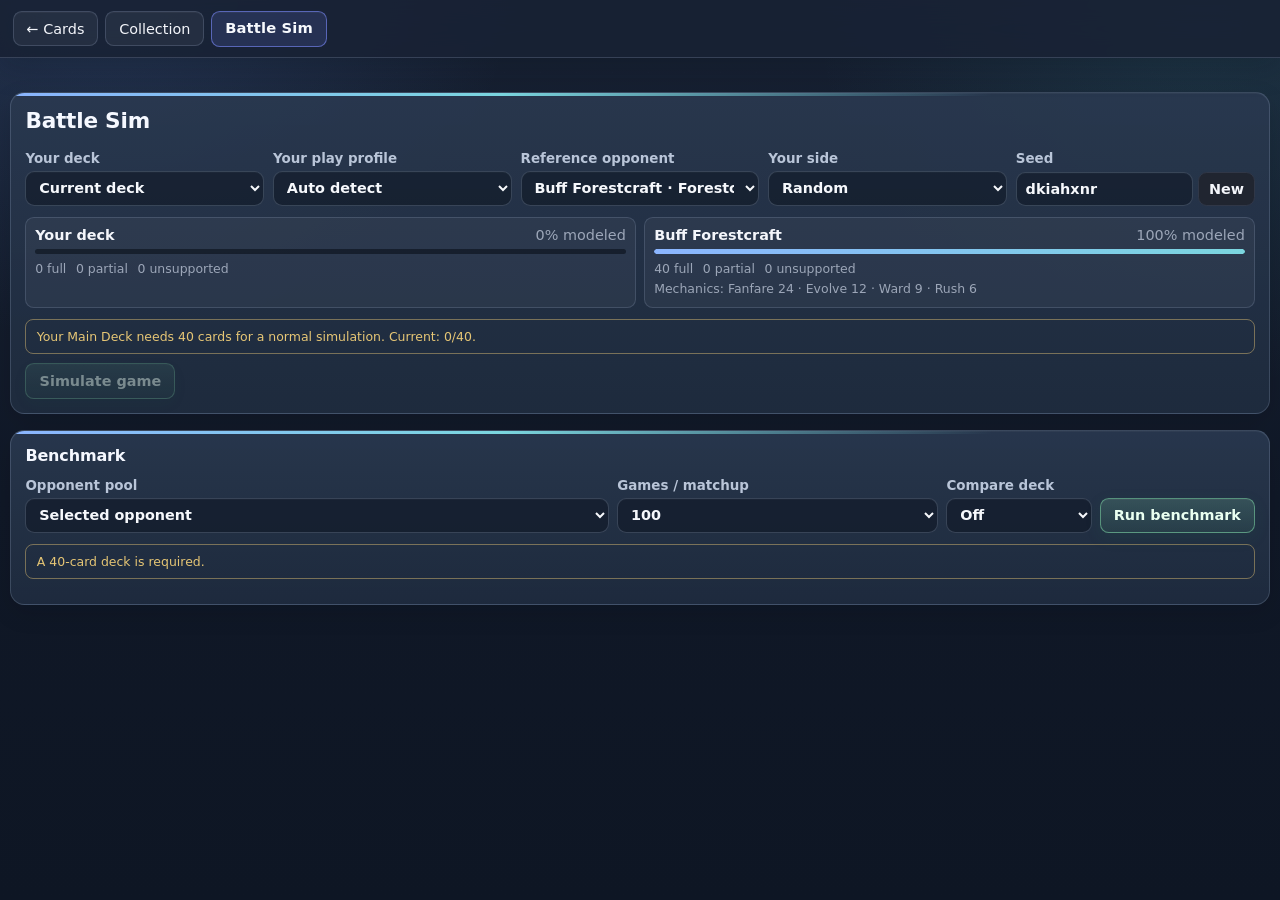
==== commit b5e5a166: "Apply Battle AI stage 4 exchange valuation" ====
--- a/battle.html
+++ b/battle.html
@@ -4,13 +4,13 @@
   <meta charset="utf-8">
   <meta name="viewport" content="width=device-width, initial-scale=1">
   <title>Battle Sim · Beyond Decks</title>
-  <link rel="stylesheet" href="./css/base.css?v=01.05.005">
-  <link rel="stylesheet" href="./css/tools.css?v=01.05.005">
-  <link rel="stylesheet" href="./css/tool-header.css?v=01.05.005">
+  <link rel="stylesheet" href="./css/base.css?v=01.05.006">
+  <link rel="stylesheet" href="./css/tools.css?v=01.05.006">
+  <link rel="stylesheet" href="./css/tool-header.css?v=01.05.006">
   <link rel="stylesheet" href="./css/battle.css">
   <link rel="stylesheet" href="./css/battle-benchmark.css">
-  <link rel="stylesheet" href="./css/modern-tools.css?v=01.05.005">
-  <link rel="stylesheet" href="./css/readability-fixes.css?v=01.05.005">
+  <link rel="stylesheet" href="./css/modern-tools.css?v=01.05.006">
+  <link rel="stylesheet" href="./css/readability-fixes.css?v=01.05.006">
 </head>
 <body class="tools-body battle-body">
   <header class="tools-header battle-header">
@@ -117,9 +117,9 @@
     </section>
   </main>
 
-  <script type="module" src="./js/version-guard.js?v=01.05.005"></script>
-  <script type="module" src="./js/battle.js?v=01.05.005"></script>
-  <script type="module" src="./js/battle-decision-summary.js?v=01.05.005"></script>
-  <script type="module" src="./js/battle-benchmark-fast.js?v=01.05.005"></script>
+  <script type="module" src="./js/version-guard.js?v=01.05.006"></script>
+  <script type="module" src="./js/battle.js?v=01.05.006"></script>
+  <script type="module" src="./js/battle-decision-summary.js?v=01.05.006"></script>
+  <script type="module" src="./js/battle-benchmark-fast.js?v=01.05.006"></script>
 </body>
 </html>
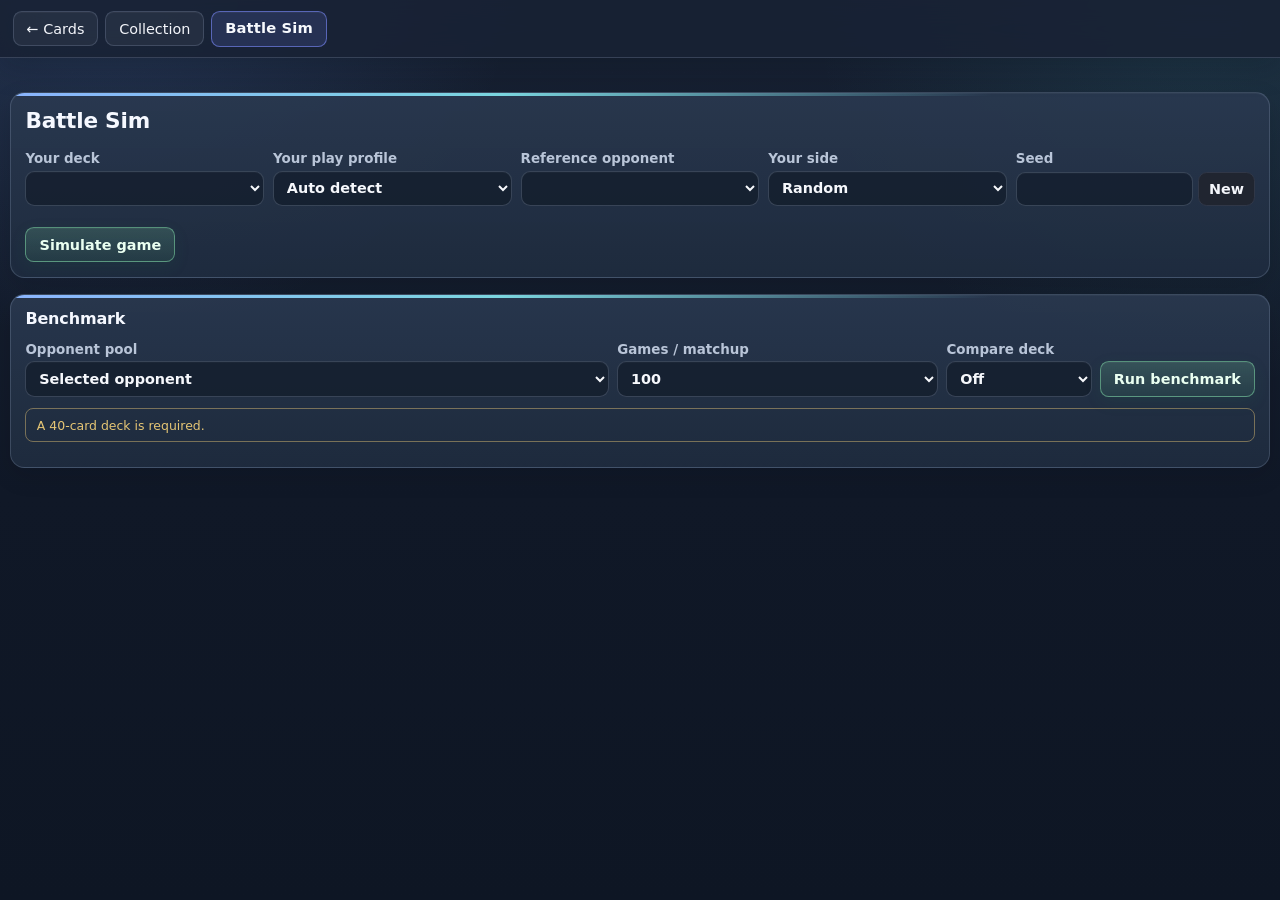
==== commit 2c7d3756: "Apply Battle AI stage 5 lethal solver" ====
--- a/battle.html
+++ b/battle.html
@@ -4,13 +4,13 @@
   <meta charset="utf-8">
   <meta name="viewport" content="width=device-width, initial-scale=1">
   <title>Battle Sim · Beyond Decks</title>
-  <link rel="stylesheet" href="./css/base.css?v=01.05.006">
-  <link rel="stylesheet" href="./css/tools.css?v=01.05.006">
-  <link rel="stylesheet" href="./css/tool-header.css?v=01.05.006">
+  <link rel="stylesheet" href="./css/base.css?v=01.05.007">
+  <link rel="stylesheet" href="./css/tools.css?v=01.05.007">
+  <link rel="stylesheet" href="./css/tool-header.css?v=01.05.007">
   <link rel="stylesheet" href="./css/battle.css">
   <link rel="stylesheet" href="./css/battle-benchmark.css">
-  <link rel="stylesheet" href="./css/modern-tools.css?v=01.05.006">
-  <link rel="stylesheet" href="./css/readability-fixes.css?v=01.05.006">
+  <link rel="stylesheet" href="./css/modern-tools.css?v=01.05.007">
+  <link rel="stylesheet" href="./css/readability-fixes.css?v=01.05.007">
 </head>
 <body class="tools-body battle-body">
   <header class="tools-header battle-header">
@@ -117,9 +117,9 @@
     </section>
   </main>
 
-  <script type="module" src="./js/version-guard.js?v=01.05.006"></script>
-  <script type="module" src="./js/battle.js?v=01.05.006"></script>
-  <script type="module" src="./js/battle-decision-summary.js?v=01.05.006"></script>
-  <script type="module" src="./js/battle-benchmark-fast.js?v=01.05.006"></script>
+  <script type="module" src="./js/version-guard.js?v=01.05.007"></script>
+  <script type="module" src="./js/battle.js?v=01.05.007"></script>
+  <script type="module" src="./js/battle-decision-summary.js?v=01.05.007"></script>
+  <script type="module" src="./js/battle-benchmark-fast.js?v=01.05.007"></script>
 </body>
 </html>
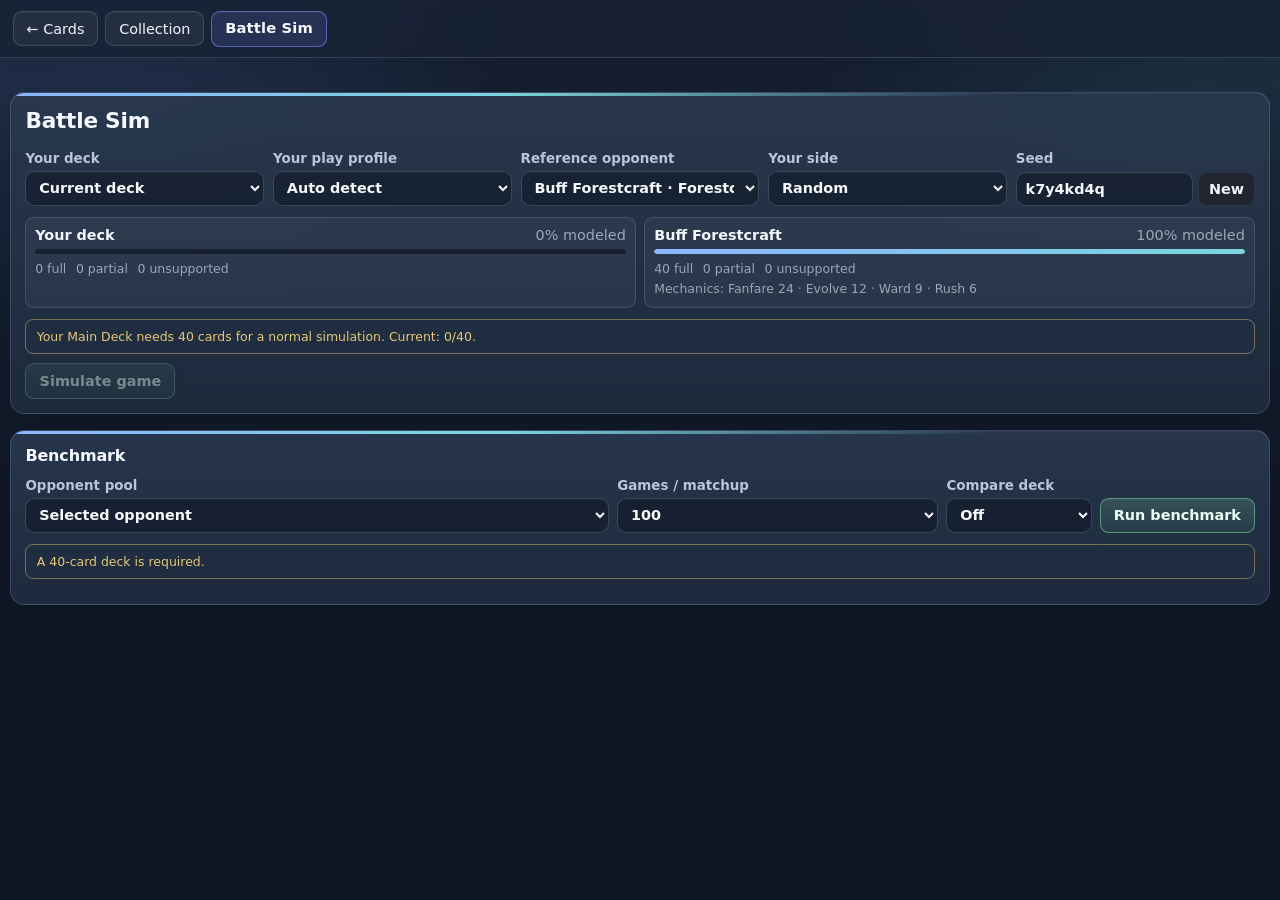
==== commit aaee1705: "Apply Battle AI stage 7 evolution policy" ====
--- a/battle.html
+++ b/battle.html
@@ -4,13 +4,13 @@
   <meta charset="utf-8">
   <meta name="viewport" content="width=device-width, initial-scale=1">
   <title>Battle Sim · Beyond Decks</title>
-  <link rel="stylesheet" href="./css/base.css?v=01.05.007">
-  <link rel="stylesheet" href="./css/tools.css?v=01.05.007">
-  <link rel="stylesheet" href="./css/tool-header.css?v=01.05.007">
+  <link rel="stylesheet" href="./css/base.css?v=01.05.009">
+  <link rel="stylesheet" href="./css/tools.css?v=01.05.009">
+  <link rel="stylesheet" href="./css/tool-header.css?v=01.05.009">
   <link rel="stylesheet" href="./css/battle.css">
   <link rel="stylesheet" href="./css/battle-benchmark.css">
-  <link rel="stylesheet" href="./css/modern-tools.css?v=01.05.007">
-  <link rel="stylesheet" href="./css/readability-fixes.css?v=01.05.007">
+  <link rel="stylesheet" href="./css/modern-tools.css?v=01.05.009">
+  <link rel="stylesheet" href="./css/readability-fixes.css?v=01.05.009">
 </head>
 <body class="tools-body battle-body">
   <header class="tools-header battle-header">
@@ -117,9 +117,9 @@
     </section>
   </main>
 
-  <script type="module" src="./js/version-guard.js?v=01.05.007"></script>
-  <script type="module" src="./js/battle.js?v=01.05.007"></script>
-  <script type="module" src="./js/battle-decision-summary.js?v=01.05.007"></script>
-  <script type="module" src="./js/battle-benchmark-fast.js?v=01.05.007"></script>
+  <script type="module" src="./js/version-guard.js?v=01.05.009"></script>
+  <script type="module" src="./js/battle.js?v=01.05.009"></script>
+  <script type="module" src="./js/battle-decision-summary.js?v=01.05.009"></script>
+  <script type="module" src="./js/battle-benchmark-fast.js?v=01.05.009"></script>
 </body>
 </html>
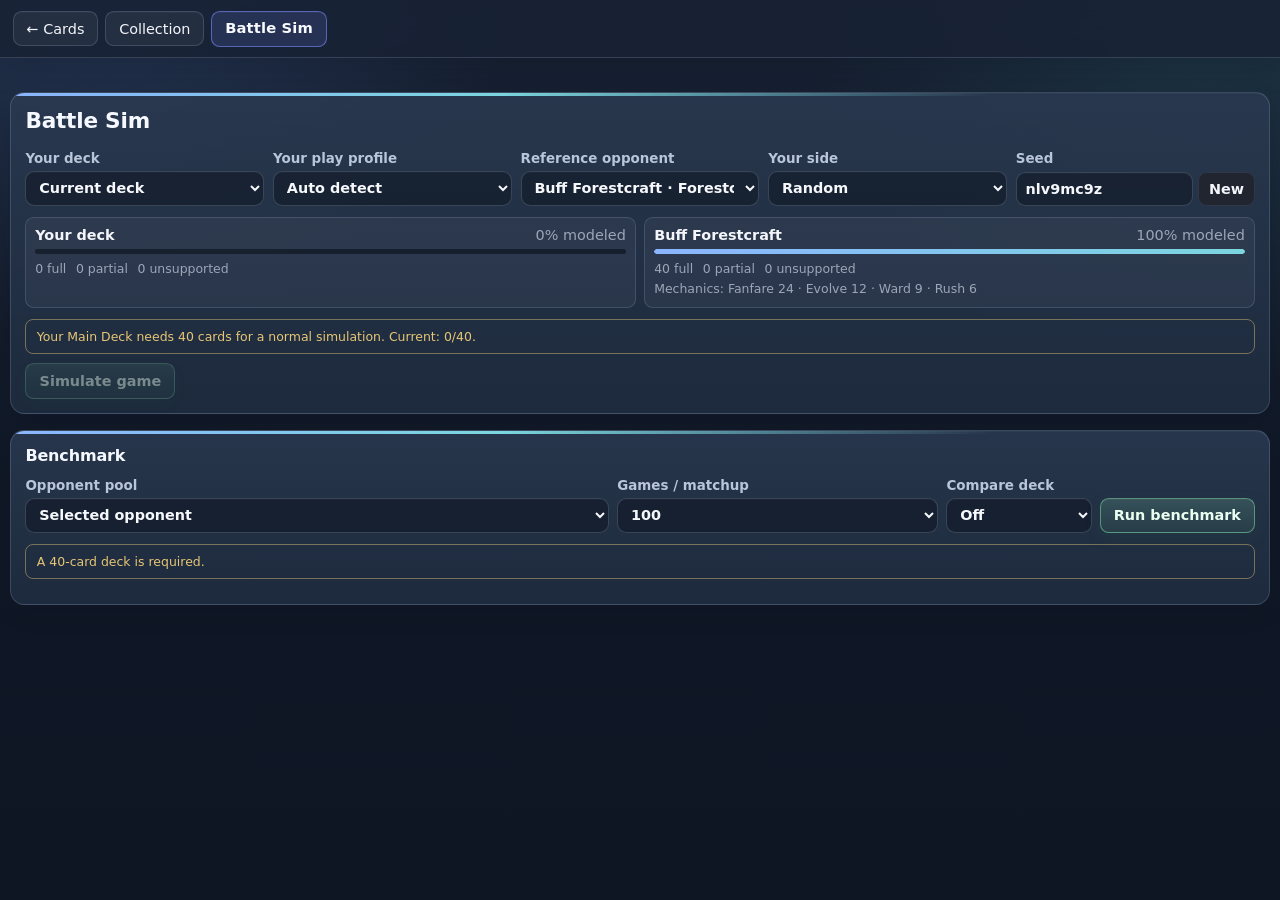
==== commit d724ed26: "Purge retired Deck Engines and Deck Lab" ====
--- a/battle.html
+++ b/battle.html
@@ -4,20 +4,18 @@
   <meta charset="utf-8">
   <meta name="viewport" content="width=device-width, initial-scale=1">
   <title>Battle Sim · Beyond Decks</title>
-  <link rel="stylesheet" href="./css/base.css?v=01.05.009">
-  <link rel="stylesheet" href="./css/tools.css?v=01.05.009">
-  <link rel="stylesheet" href="./css/tool-header.css?v=01.05.009">
+  <link rel="stylesheet" href="./css/base.css?v=01.05.007">
+  <link rel="stylesheet" href="./css/tools.css?v=01.05.007">
+  <link rel="stylesheet" href="./css/tool-header.css?v=01.05.007">
   <link rel="stylesheet" href="./css/battle.css">
   <link rel="stylesheet" href="./css/battle-benchmark.css">
-  <link rel="stylesheet" href="./css/modern-tools.css?v=01.05.009">
-  <link rel="stylesheet" href="./css/readability-fixes.css?v=01.05.009">
+  <link rel="stylesheet" href="./css/modern-tools.css?v=01.05.007">
+  <link rel="stylesheet" href="./css/readability-fixes.css?v=01.05.007">
 </head>
 <body class="tools-body battle-body">
   <header class="tools-header battle-header">
     <a class="button" href="./index.html">← Cards</a>
     <a class="button" href="./collection.html">Collection</a>
-    <a class="button" href="./engines.html">Engines</a>
-    <a class="button" href="./lab.html">Deck Lab</a>
     <span class="tools-title">Battle Sim</span>
   </header>
 
@@ -117,9 +115,9 @@
     </section>
   </main>
 
-  <script type="module" src="./js/version-guard.js?v=01.05.009"></script>
-  <script type="module" src="./js/battle.js?v=01.05.009"></script>
-  <script type="module" src="./js/battle-decision-summary.js?v=01.05.009"></script>
-  <script type="module" src="./js/battle-benchmark-fast.js?v=01.05.009"></script>
+  <script type="module" src="./js/version-guard.js?v=01.05.007"></script>
+  <script type="module" src="./js/battle.js?v=01.05.007"></script>
+  <script type="module" src="./js/battle-decision-summary.js?v=01.05.007"></script>
+  <script type="module" src="./js/battle-benchmark-fast.js?v=01.05.007"></script>
 </body>
 </html>
--- a/css/base.css
+++ b/css/base.css
@@ -96,21 +96,11 @@
 
 .muted { color: var(--muted); }
 
-/* Keep unfinished tools available by direct URL without advertising them in the app. */
-a[href$="/engines.html"],
-a[href$="/lab.html"],
-a[href="./engines.html"],
-a[href="./lab.html"] {
-  display: none !important;
-}
-
 /* Remove helper copy when the control or section title already explains itself. */
 .io-scope-dropdown [role="menuitem"] span,
 #io-dialog > p.muted,
 #backup-dialog > p.muted,
 .collection-help,
-.tools-panel > p.tools-muted,
-.engines-title-row p.muted,
-.engine-section-heading p.muted {
+.tools-panel > p.tools-muted {
   display: none !important;
 }
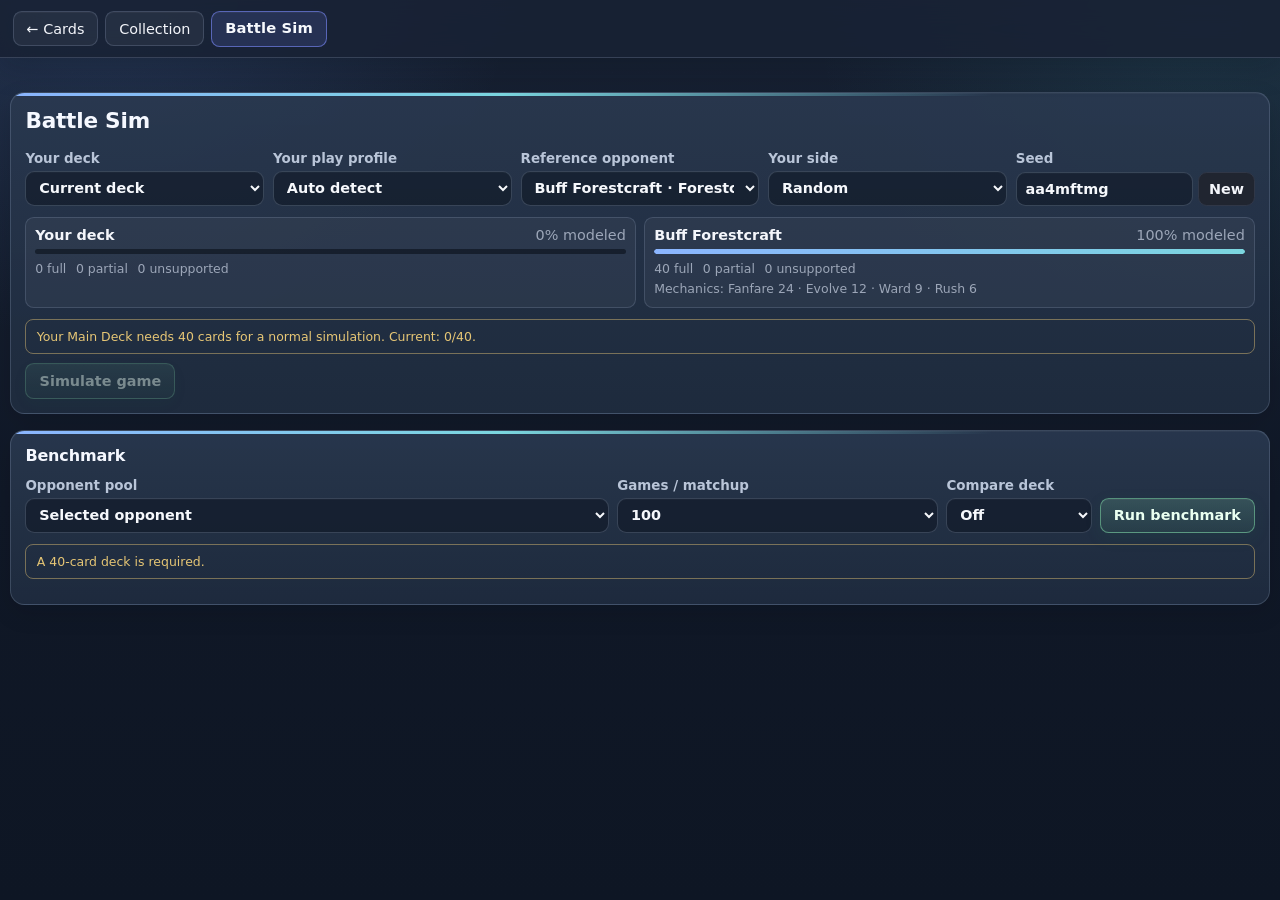
==== commit fe6b47b9: "Align Battle Sim assets with 01.05.008" ====
--- a/battle.html
+++ b/battle.html
@@ -4,13 +4,13 @@
   <meta charset="utf-8">
   <meta name="viewport" content="width=device-width, initial-scale=1">
   <title>Battle Sim · Beyond Decks</title>
-  <link rel="stylesheet" href="./css/base.css?v=01.05.007">
-  <link rel="stylesheet" href="./css/tools.css?v=01.05.007">
-  <link rel="stylesheet" href="./css/tool-header.css?v=01.05.007">
+  <link rel="stylesheet" href="./css/base.css?v=01.05.008">
+  <link rel="stylesheet" href="./css/tools.css?v=01.05.008">
+  <link rel="stylesheet" href="./css/tool-header.css?v=01.05.008">
   <link rel="stylesheet" href="./css/battle.css">
   <link rel="stylesheet" href="./css/battle-benchmark.css">
-  <link rel="stylesheet" href="./css/modern-tools.css?v=01.05.007">
-  <link rel="stylesheet" href="./css/readability-fixes.css?v=01.05.007">
+  <link rel="stylesheet" href="./css/modern-tools.css?v=01.05.008">
+  <link rel="stylesheet" href="./css/readability-fixes.css?v=01.05.008">
 </head>
 <body class="tools-body battle-body">
   <header class="tools-header battle-header">
@@ -115,9 +115,9 @@
     </section>
   </main>
 
-  <script type="module" src="./js/version-guard.js?v=01.05.007"></script>
-  <script type="module" src="./js/battle.js?v=01.05.007"></script>
-  <script type="module" src="./js/battle-decision-summary.js?v=01.05.007"></script>
-  <script type="module" src="./js/battle-benchmark-fast.js?v=01.05.007"></script>
+  <script type="module" src="./js/version-guard.js?v=01.05.008"></script>
+  <script type="module" src="./js/battle.js?v=01.05.008"></script>
+  <script type="module" src="./js/battle-decision-summary.js?v=01.05.008"></script>
+  <script type="module" src="./js/battle-benchmark-fast.js?v=01.05.008"></script>
 </body>
 </html>
